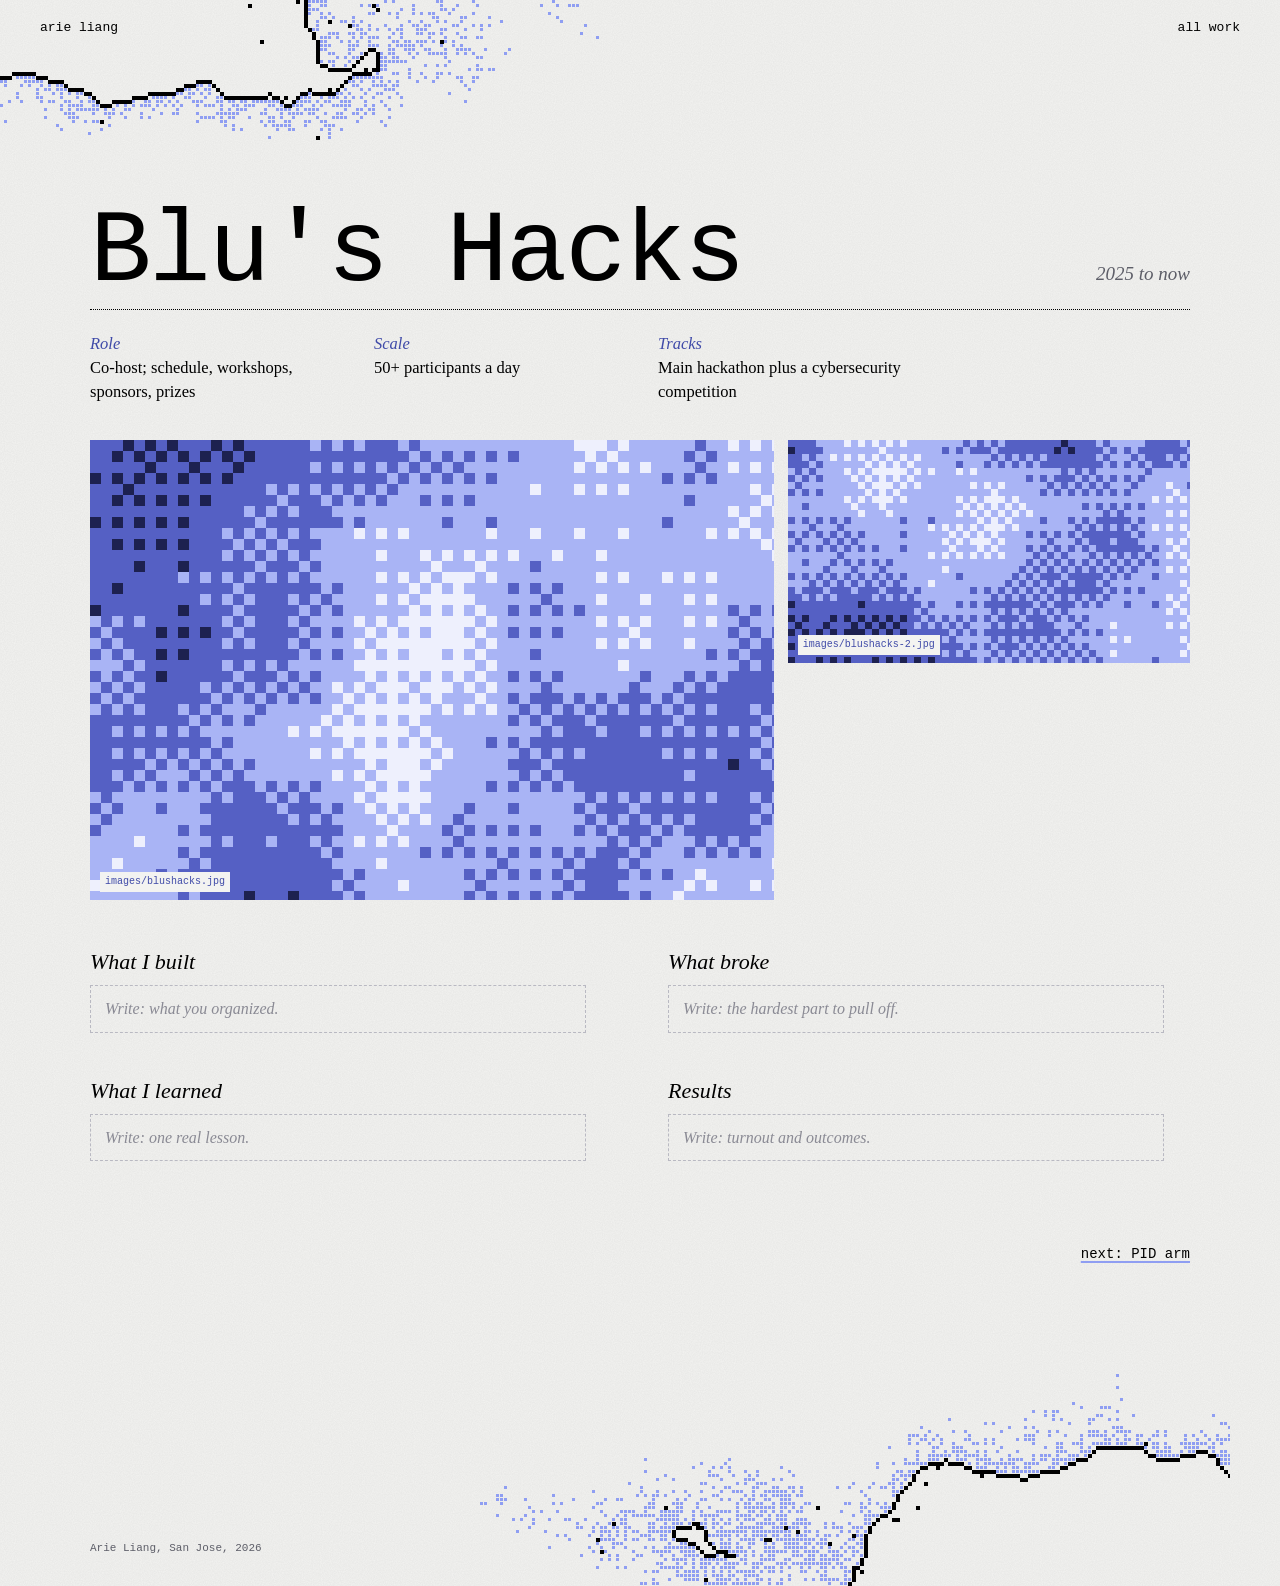
==== blushacks.html @ 5014bd73 "upload files" ====
<!doctype html>
<html lang="en">
<head>
<meta charset="utf-8">
<meta name="viewport" content="width=device-width, initial-scale=1">
<title>Blu's Hacks, Arie Liang</title>
<link rel="stylesheet" href="style.css">
</head>
<body class="page">
<!-- Replace each gray dashed "Write" box with your own <p>...</p> paragraphs. -->
<header class="top">
  <a class="mark" href="index.html">arie liang</a>
  <nav><a href="index.html#work">all work</a></nav>
</header>
<canvas class="cloud page-cloud" data-seed="35" data-anchor="tl" aria-hidden="true"></canvas>
<main>
<article class="project wrap">
  <header class="p-head">
    <h1 class="p-title">Blu's Hacks</h1>
    <p class="when">2025 to now <!-- check --></p>
  </header>
  <dl class="meta">
    <div><dt>Role</dt><dd>Co-host; schedule, workshops, sponsors, prizes</dd></div>
    <div><dt>Scale</dt><dd>50+ participants a day</dd></div>
    <div><dt>Tracks</dt><dd>Main hackathon plus a cybersecurity competition</dd></div>
  </dl>
  <div class="gallery">
    <figure class="px big" data-label="blus_hacks 0.89"><img src="images/blushacks.jpg" alt="Blu's Hacks"></figure>
    <figure class="px" data-label="workshop 0.85"><img src="images/blushacks-2.jpg" alt="Workshop"></figure>
  </div>
  <div class="notes">
    <section><h3>What I built</h3><p class="todo">Write: what you organized.</p></section>
    <section><h3>What broke</h3><p class="todo">Write: the hardest part to pull off.</p></section>
    <section><h3>What I learned</h3><p class="todo">Write: one real lesson.</p></section>
    <section><h3>Results</h3><p class="todo">Write: turnout and outcomes.</p></section>
  </div>
</article>
<nav class="next wrap"><a href="pid.html">next: PID arm</a></nav>
</main>
<footer class="wrap foot">
  <canvas class="cloud small" data-seed="45" data-anchor="br" aria-hidden="true"></canvas>
  <p>Arie Liang, San Jose, 2026</p>
</footer>
<script src="main.js"></script>
</body>
</html>
---- style.css ----
@font-face { font-family: "Silkscreen"; src: url(fonts/silkscreen-latin-400-normal.woff2) format("woff2"); font-weight: 400; font-display: swap; }
@font-face { font-family: "EB Garamond"; src: url(fonts/eb-garamond-latin-400-normal.woff2) format("woff2"); font-weight: 400; font-display: swap; }
@font-face { font-family: "EB Garamond"; src: url(fonts/eb-garamond-latin-400-italic.woff2) format("woff2"); font-weight: 400; font-style: italic; font-display: swap; }
@font-face { font-family: "EB Garamond"; src: url(fonts/eb-garamond-latin-500-normal.woff2) format("woff2"); font-weight: 500; font-display: swap; }

:root {
  --paper: #f3f3f1;
  --ink: #000;
  --peri: #8f9ef2;      /* decoration only */
  --peri-pale: #e5e8fa;
  --peri-deep: #3f4aa8; /* text-safe accent */
  --grey: #5d5e68;
  --gut: 16px;
  --pixel: "Silkscreen", monospace;
  --serif: "EB Garamond", Georgia, serif;
}
@media (min-width: 760px) { :root { --gut: 40px; } }

* { box-sizing: border-box; }
html { scroll-behavior: smooth; }
@media (prefers-reduced-motion: reduce) { html { scroll-behavior: auto; } }

body {
  margin: 0;
  background-color: var(--paper);
  /* faint paper grain */
  background-image: url("data:image/svg+xml,%3Csvg xmlns='http://www.w3.org/2000/svg' width='180' height='180'%3E%3Cfilter id='n'%3E%3CfeTurbulence type='fractalNoise' baseFrequency='.9' numOctaves='2' stitchTiles='stitch'/%3E%3CfeColorMatrix values='0 0 0 0 0 0 0 0 0 0 0 0 0 0 0 0 0 0 .05 0'/%3E%3C/filter%3E%3Crect width='100%25' height='100%25' filter='url(%23n)'/%3E%3C/svg%3E");
  color: var(--ink);
  font-family: var(--serif);
  font-size: 19px;
  line-height: 1.6;
  overflow-x: hidden;
}

a { color: inherit; text-decoration-color: var(--peri); text-decoration-thickness: 2px; text-underline-offset: 3px; }
a:hover { color: var(--peri-deep); }
:focus-visible { outline: 2px solid var(--peri-deep); outline-offset: 3px; }

.wrap { max-width: 1180px; margin: 0 auto; padding: 0 var(--gut); }

/* ---------- top bar ---------- */
.top {
  position: relative; z-index: 5;
  display: flex; justify-content: space-between; align-items: baseline;
  padding: 18px var(--gut);
  font-family: var(--pixel); font-size: 13px;
}
.top .mark { text-decoration: none; }
.top nav { display: flex; gap: 22px; }
.top nav a { text-decoration: none; }
.top nav a:hover { text-decoration: underline; text-decoration-color: var(--peri); }

/* ---------- hero ---------- */
.hero {
  position: relative;
  min-height: min(88vh, 820px);
  padding: 0 var(--gut);
  display: grid;
  align-items: end;
}
.cloud, .loops { position: absolute; pointer-events: none; image-rendering: pixelated; }
.hero .cloud { left: 0; top: -60px; width: 62%; height: 78%; }
.hero .loops { right: 0; top: 0; width: 42%; height: 48%; }

.vertical {
  position: absolute; left: calc(var(--gut) - 4px); top: 40px; margin: 0;
  writing-mode: vertical-rl;
  font-family: var(--pixel); font-size: 11px; letter-spacing: .9em;
  color: var(--grey);
}

.hero-photo {
  position: absolute !important;
  left: 15%; top: 70px;
  width: clamp(170px, 24vw, 300px);
  aspect-ratio: 4 / 5;
  z-index: 2;
}

.hero-type { position: relative; z-index: 3; justify-self: end; text-align: right; padding-bottom: 7vh; }
h1 {
  font-family: var(--pixel); font-weight: 400;
  font-size: clamp(64px, 12.5vw, 172px);
  line-height: .9; letter-spacing: -.02em;
  margin: 0;
}
.sub { max-width: 34ch; margin: 18px 0 0 auto; color: var(--peri-deep); font-size: 17px; font-variant: small-caps; letter-spacing: .04em; }

@media (max-width: 759px) {
  .hero { min-height: 640px; }
  .hero .cloud { width: 100%; height: 60%; }
  .hero .loops { display: none; }
  .hero-photo { left: 18%; top: 50px; width: 54%; }
  .vertical { display: none; }
}

/* ---------- section bands ---------- */
.band {
  background: var(--peri-pale);
  text-align: center;
  padding: 7px 0 6px;
  margin: 70px 0 56px;
  font-family: var(--pixel); font-size: 15px; letter-spacing: .25em;
  color: var(--peri-deep);
  scroll-margin-top: 10px;
}

/* ---------- about ---------- */
.about { display: grid; gap: 40px; align-items: start; }
.about-text { max-width: 60ch; }
.about-photo { aspect-ratio: 16 / 10; }
@media (min-width: 900px) {
  .about { grid-template-columns: 1fr 1.15fr; }
  .about-photo { margin-top: -10px; }
}

/* ---------- pixel figures ---------- */
.px { position: relative; margin: 0; background: var(--peri-pale); overflow: visible; }
.px img { display: block; width: 100%; height: 100%; object-fit: cover; }
.px canvas.dither {
  position: absolute; inset: 0; width: 100%; height: 100%;
  image-rendering: pixelated; cursor: crosshair;
}
.px .box {
  position: absolute; inset: 9% 10%;
  border: 1.5px solid var(--peri);
  opacity: 0; pointer-events: none;
}
.px .box span {
  position: absolute; left: -1.5px; top: -19px;
  background: var(--peri); color: #fff;
  font-family: var(--pixel); font-size: 10px; line-height: 1; padding: 4px 5px 3px;
  white-space: nowrap;
}
.px.clear .box { opacity: 1; }
.px.missing { display: grid; place-items: center; }
.px.missing img { display: none; }
.px.missing::after {
  content: attr(data-file);
  position: absolute; bottom: 8px; left: 10px;
  font-family: var(--pixel); font-size: 10px; color: var(--peri-deep);
  background: var(--paper); padding: 2px 5px;
}

/* ---------- projects ---------- */
.project { margin-bottom: 120px; }
.p-head { display: flex; flex-wrap: wrap; align-items: baseline; justify-content: space-between; gap: 6px 24px; border-bottom: 1px dotted var(--ink); padding-bottom: 10px; }
h2 { font-family: var(--pixel); font-weight: 400; font-size: clamp(34px, 5.5vw, 60px); line-height: 1; margin: 0; letter-spacing: -.01em; }
.when { margin: 0; color: var(--grey); font-style: italic; }

.meta { display: grid; gap: 14px 36px; margin: 22px 0 36px; font-size: 16.5px; line-height: 1.45; }
.meta div { min-width: 0; }
.meta dt { color: var(--peri-deep); font-style: italic; }
.meta dd { margin: 0; }
@media (min-width: 760px) { .meta { grid-template-columns: repeat(4, 1fr); } }

.gallery { display: grid; gap: 14px; margin-bottom: 44px; }
.gallery .px { aspect-ratio: 4 / 3; }
@media (min-width: 760px) {
  .gallery { grid-template-columns: 1.7fr 1fr; grid-template-rows: 1fr 1fr; }
  .gallery .big { grid-row: span 2; aspect-ratio: auto; min-height: 460px; }
  .gallery .px:not(.big) { aspect-ratio: auto; }
  .flip .gallery { grid-template-columns: 1fr 1.7fr; }
  .flip .gallery .big { grid-column: 2; grid-row: 1 / span 2; }
}

.notes { display: grid; gap: 28px 56px; }
@media (min-width: 900px) { .notes { grid-template-columns: 1fr 1fr; } }
.notes h3 { font-weight: 400; font-style: italic; font-size: 22px; margin: 0 0 6px; }
.notes p { margin: 0 0 12px; max-width: 62ch; }

/* ---------- also ---------- */
.also { margin-bottom: 40px; }
.also-h { margin-bottom: 28px; }
.row { display: grid; gap: 14px 28px; padding: 26px 0; border-top: 1px dotted var(--ink); }
.row .px { aspect-ratio: 3 / 2; }
.row h3 { font-weight: 500; font-size: 24px; margin: 0; line-height: 1.2; }
.row-meta { margin: 4px 0 10px; color: var(--grey); font-style: italic; }
.row p { max-width: 62ch; }
@media (min-width: 760px) { .row { grid-template-columns: 260px 1fr; } }

/* ---------- links ---------- */
.links ul { list-style: none; margin: 0; padding: 0; }
.links li { display: flex; justify-content: space-between; align-items: baseline; gap: 16px; padding: 12px 0; border-bottom: 1px dotted var(--ink); }
.links li a { font-size: clamp(26px, 4vw, 38px); line-height: 1.15; }
.links li span { color: var(--grey); font-style: italic; font-size: 16px; }

/* ---------- footer ---------- */
.foot { position: relative; min-height: 260px; display: flex; align-items: flex-end; padding-bottom: 28px; margin-top: 60px; }
.foot p { margin: 0; font-family: var(--pixel); font-size: 11px; color: var(--grey); position: relative; }
.foot .cloud { right: 0; bottom: 0; width: 70%; height: 100%; }

/* ---------- writing placeholders: delete these as you fill them in ---------- */
.todo {
  border: 1.5px dashed #b9b9c2; color: #8a8a94;
  padding: 10px 14px; font-style: italic; font-size: 16px;
}

/* ---------- catalog (home) ---------- */
.catalog { display: grid; gap: 40px 14px; grid-template-columns: 1fr 1fr; }
.catalog .big { grid-column: 1 / -1; }
@media (min-width: 980px) {
  .catalog { grid-template-columns: repeat(4, 1fr); }
  .catalog .big { grid-column: span 2; }
}
.item { position: relative; text-decoration: none; color: inherit; }
.item .px { aspect-ratio: 1 / 1; }
.item.big .px { aspect-ratio: 4 / 3; }
.item-text { display: flex; flex-direction: column; padding-top: 12px; padding-right: 96px; }
.item h3 { font-family: var(--pixel); font-weight: 400; font-size: 17px; line-height: 1.2; margin: 0; }
.item.big h3 { font-size: 24px; }
.item p { margin: 4px 0 0; color: var(--grey); font-size: 16.5px; line-height: 1.35; }
.item { display: grid; grid-template-columns: 1fr auto; column-gap: 12px; align-content: start; }
@media (max-width: 639px) { .item:not(.big) { grid-template-columns: 1fr; } .item:not(.big) .tag { padding-top: 2px; } .item h3 { font-size: 14px; } }
.item .px { grid-column: 1 / -1; }
.item-text { padding-right: 0; }
.item .tag { padding-top: 13px; font-style: italic; color: var(--peri-deep); font-size: 16px; white-space: nowrap; }
.item:hover { color: var(--ink); }
.item:hover h3 { text-decoration: underline; text-decoration-color: var(--peri); text-decoration-thickness: 2px; text-underline-offset: 4px; }
.item:focus-visible { outline-offset: 6px; }

/* ---------- project pages ---------- */
.page .top { margin-bottom: 0; }
.page-cloud { left: 0; top: 0; width: 50vw; height: 190px; z-index: -1; }
.page main { padding-top: 150px; }
.p-title { font-size: clamp(44px, 8vw, 104px); }
.page .project { margin-bottom: 70px; }
.next { margin-bottom: 20px; font-family: var(--pixel); font-size: 14px; text-align: right; }
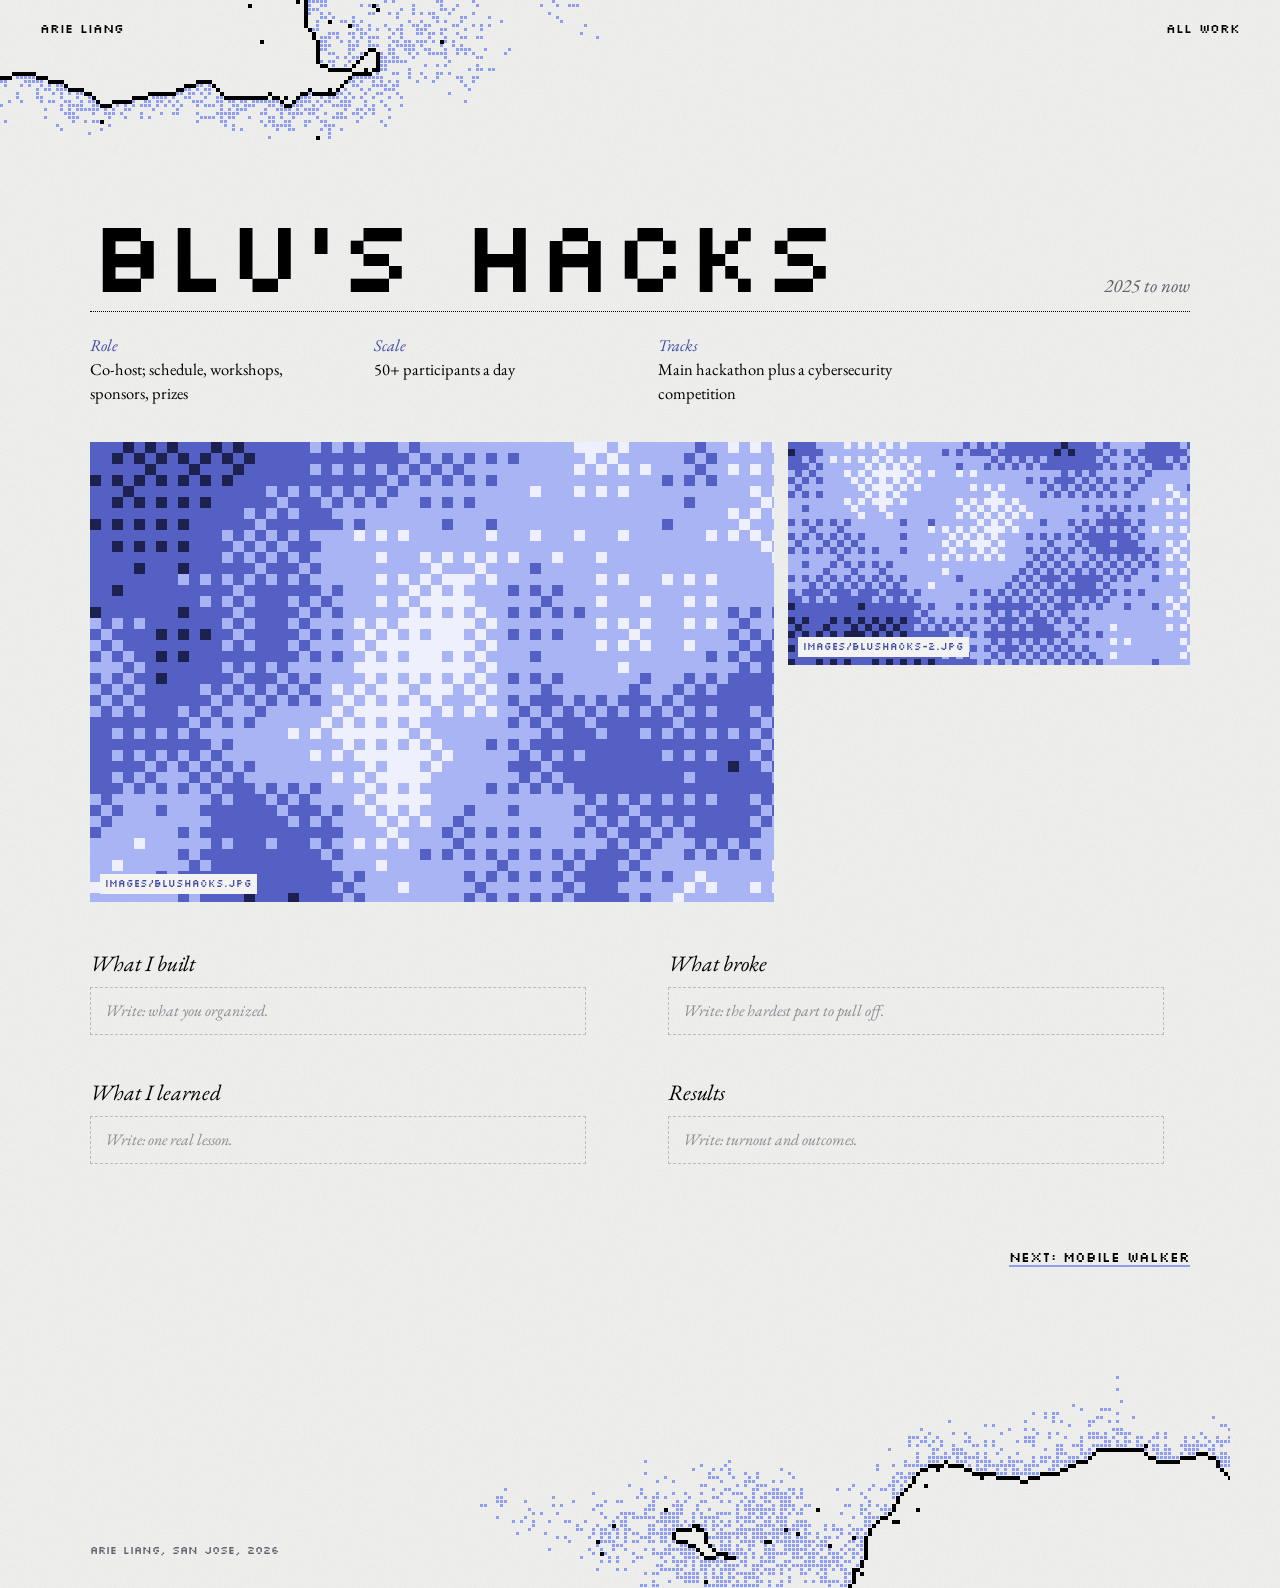
==== commit 097419fa: "Remove PID arm from home page" ====
--- a/blushacks.html
+++ b/blushacks.html
@@ -35,7 +35,7 @@
     <section><h3>Results</h3><p class="todo">Write: turnout and outcomes.</p></section>
   </div>
 </article>
-<nav class="next wrap"><a href="pid.html">next: PID arm</a></nav>
+<nav class="next wrap"><a href="walker.html">next: Mobile Walker</a></nav>
 </main>
 <footer class="wrap foot">
   <canvas class="cloud small" data-seed="45" data-anchor="br" aria-hidden="true"></canvas>
--- a/style.css
+++ b/style.css
@@ -1,7 +1,7 @@
-@font-face { font-family: "Silkscreen"; src: url(fonts/silkscreen-latin-400-normal.woff2) format("woff2"); font-weight: 400; font-display: swap; }
-@font-face { font-family: "EB Garamond"; src: url(fonts/eb-garamond-latin-400-normal.woff2) format("woff2"); font-weight: 400; font-display: swap; }
-@font-face { font-family: "EB Garamond"; src: url(fonts/eb-garamond-latin-400-italic.woff2) format("woff2"); font-weight: 400; font-style: italic; font-display: swap; }
-@font-face { font-family: "EB Garamond"; src: url(fonts/eb-garamond-latin-500-normal.woff2) format("woff2"); font-weight: 500; font-display: swap; }
+@font-face { font-family: "Silkscreen"; src: url(silkscreen-latin-400-normal.woff2) format("woff2"); font-weight: 400; font-display: swap; }
+@font-face { font-family: "EB Garamond"; src: url(eb-garamond-latin-400-normal.woff2) format("woff2"); font-weight: 400; font-display: swap; }
+@font-face { font-family: "EB Garamond"; src: url(eb-garamond-latin-400-italic.woff2) format("woff2"); font-weight: 400; font-style: italic; font-display: swap; }
+@font-face { font-family: "EB Garamond"; src: url(eb-garamond-latin-500-normal.woff2) format("woff2"); font-weight: 500; font-display: swap; }
 
 :root {
   --paper: #f3f3f1;
@@ -72,8 +72,8 @@
 .hero-photo {
   position: absolute !important;
   left: 15%; top: 70px;
-  width: clamp(170px, 24vw, 300px);
-  aspect-ratio: 4 / 5;
+  width: clamp(240px, 36vw, 470px);
+  aspect-ratio: 3 / 2;
   z-index: 2;
 }
 
@@ -90,7 +90,7 @@
   .hero { min-height: 640px; }
   .hero .cloud { width: 100%; height: 60%; }
   .hero .loops { display: none; }
-  .hero-photo { left: 18%; top: 50px; width: 54%; }
+  .hero-photo { left: 8%; top: 50px; width: 84%; }
   .vertical { display: none; }
 }
 
@@ -140,6 +140,15 @@
   position: absolute; bottom: 8px; left: 10px;
   font-family: var(--pixel); font-size: 10px; color: var(--peri-deep);
   background: var(--paper); padding: 2px 5px;
+}
+
+.px.locked { cursor: pointer; }
+.px.locked canvas.dither { cursor: pointer; }
+.px.locked::after {
+  content: "locked \00b7  click to view";
+  position: absolute; bottom: 8px; left: 10px;
+  font-family: var(--pixel); font-size: 10px; color: var(--peri-deep);
+  background: var(--paper); padding: 2px 5px; pointer-events: none;
 }
 
 /* ---------- projects ---------- */
@@ -226,3 +235,35 @@
 .p-title { font-size: clamp(44px, 8vw, 104px); }
 .page .project { margin-bottom: 70px; }
 .next { margin-bottom: 20px; font-family: var(--pixel); font-size: 14px; text-align: right; }
+
+/* ---------- now badge ---------- */
+.now {
+  display: inline-flex; align-items: center; gap: 8px; margin-bottom: 18px;
+  font-family: var(--pixel); font-size: 11px; color: var(--peri-deep);
+  border: 1.5px solid var(--peri); padding: 6px 9px 5px; text-decoration: none; background: var(--paper);
+}
+.now i { width: 7px; height: 7px; background: var(--peri-deep); animation: blink 1.4s steps(1) infinite; }
+@keyframes blink { 50% { opacity: 0; } }
+@media (prefers-reduced-motion: reduce) { .now i { animation: none; } }
+.hero .sub { font-variant: normal; font-style: italic; font-size: 19px; letter-spacing: 0; max-width: 30ch; }
+
+/* ---------- ledger (text rows) ---------- */
+.ledger { margin-top: 64px; }
+.ledger-h { font-family: var(--pixel); font-weight: 400; font-size: 13px; letter-spacing: .15em; color: var(--grey); margin: 0 0 14px; grid-column: 1 / -1; }
+.entry { display: grid; gap: 2px 28px; padding: 16px 0; border-top: 1px dotted var(--ink); }
+.entry p { margin: 0; }
+.e-title { font-weight: 500; font-size: 22px; line-height: 1.25; }
+.e-meta { color: var(--peri-deep); font-style: italic; font-size: 16px; }
+.e-desc { color: var(--ink); max-width: 62ch; }
+@media (min-width: 760px) {
+  .entry { grid-template-columns: 300px 1fr; }
+  .e-meta { grid-column: 1; grid-row: 2; }
+  .e-desc { grid-column: 2; grid-row: 1 / span 2; }
+}
+.people { margin-top: 64px; }
+
+/* ---------- press quote ---------- */
+.press { margin: 56px 0 8px; padding-left: 18px; border-left: 3px solid var(--peri); }
+.press blockquote { margin: 0; font-size: clamp(22px, 2.6vw, 30px); line-height: 1.3; font-style: italic; max-width: 34ch; }
+.press figcaption { margin-top: 10px; font-size: 16px; color: var(--grey); }
+.project .press { margin: 0 0 44px; }
